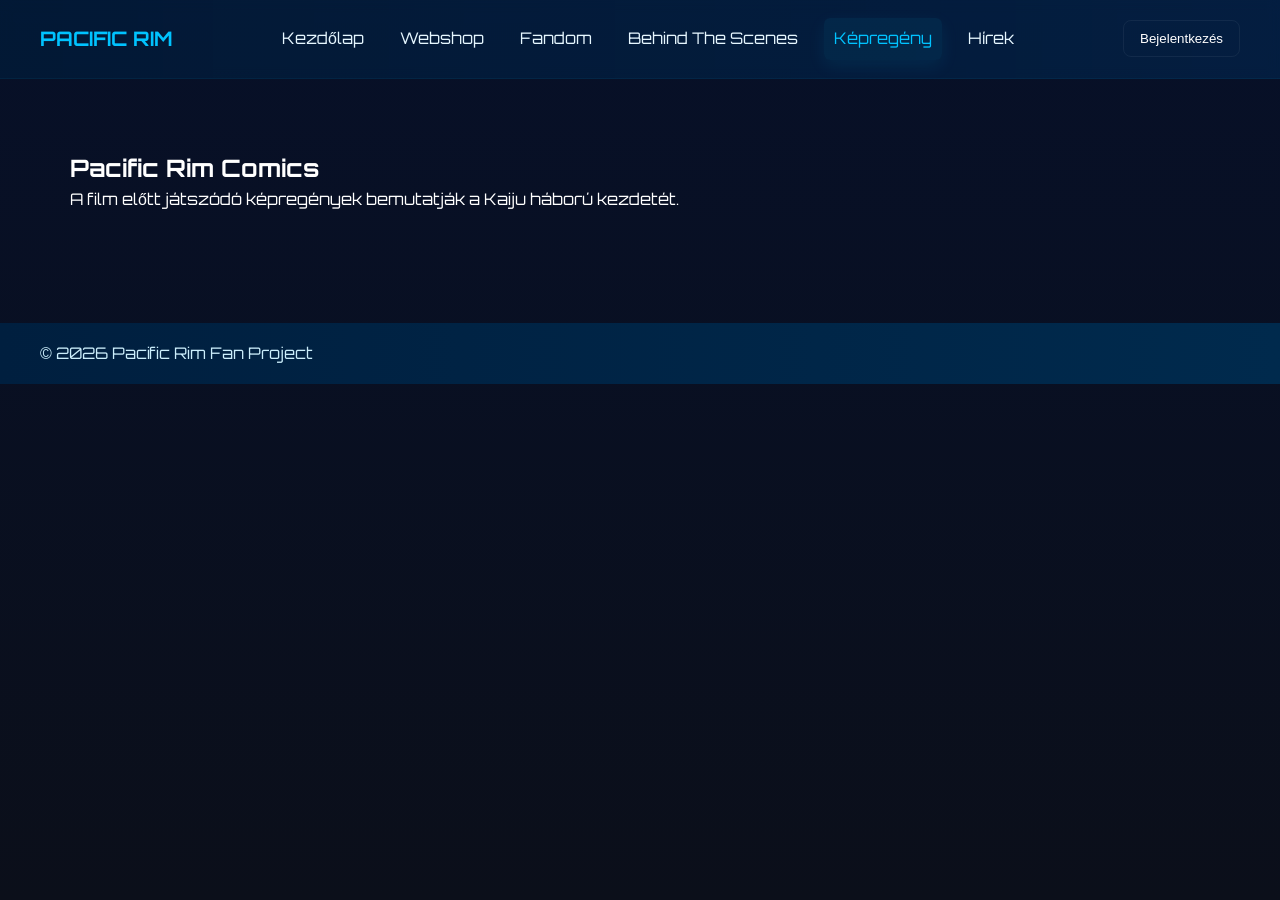
==== kepregeny.html @ d1afdade "Pacific Rim" ====
<!DOCTYPE html>
<html lang="hu">
<head>
<meta charset="UTF-8">
<title>Képregény - Pacific Rim</title>
<link rel="stylesheet" href="styles.css">
<script src="script.js" defer></script>
</head>
<body data-page="kepregeny">
<!-- ...existing code... -->
<header class="site-header">
  <div class="left"><div class="logo">PACIFIC RIM</div></div>
  <nav class="main-nav" aria-label="Fő navigáció">
    <a href="index.html">Kezdőlap</a>
    <a href="webshop.html">Webshop</a>
    <a href="fandom.html">Fandom</a>
    <a href="bts.html">Behind The Scenes</a>
    <a href="kepregeny.html" class="active">Képregény</a>
    <a href="hirek.html">Hírek</a>
  </nav>
  <div class="user-area">
    <button id="loginBtn" class="btn ghost">Bejelentkezés</button>
    <div id="userMenu" class="user-menu hidden">
      <span id="userName" class="user-name"></span>
      <button id="logoutBtn" class="btn small">Kijelentkezés</button>
    </div>
    <button id="mobileToggle" class="mobile-toggle" aria-label="Menü">☰</button>
  </div>
</header>

<main class="container">
  <section class="section">
    <h2>Pacific Rim Comics</h2>
    <p>A film előtt játszódó képregények bemutatják a Kaiju háború kezdetét.</p>
  </section>
</main>

<footer class="site-footer">
  <div>© 2026 Pacific Rim Fan Project</div>
</footer>
</body>
</html>
---- styles.css ----
@import url('https://fonts.googleapis.com/css2?family=Orbitron:wght@400;700&display=swap');

:root{
  --bg:#0b0f1a;
  --accent:#00c3ff;
  --accent-2:#ff6a00;
  --glass: rgba(255,255,255,0.06);
  --muted: rgba(255,255,255,0.6);
}

*{margin:0;padding:0;box-sizing:border-box}
html,body{height:100%}
body{
  font-family:'Orbitron',sans-serif;
  background:linear-gradient(180deg,#071028 0%,var(--bg) 100%);
  color:#fff;
  -webkit-font-smoothing:antialiased;
  line-height:1.6;
  min-height:100vh;
}

/* Header */
.site-header{
  display:flex;
  align-items:center;
  justify-content:space-between;
  gap:20px;
  padding:18px 40px;
  background:linear-gradient(90deg, rgba(0,31,63,0.6), rgba(0,51,102,0.4));
  position:sticky;
  top:0;
  z-index:40;
  backdrop-filter: blur(6px);
  border-bottom:1px solid rgba(0,195,255,0.06);
}
.logo{font-size:20px;color:var(--accent);font-weight:700}
.main-nav{display:flex;gap:16px}
.main-nav a{color:#e6f7ff;text-decoration:none;padding:8px 10px;border-radius:6px;transition:all .2s}
.main-nav a:hover{color:var(--accent);transform:translateY(-2px)}
.main-nav a.active{background:rgba(0,195,255,0.06);color:var(--accent);box-shadow:0 6px 18px rgba(0,195,255,0.08)}
.user-area{display:flex;align-items:center;gap:10px}
.btn{background:var(--accent-2);color:#fff;padding:10px 16px;border-radius:8px;border:none;cursor:pointer;transition:all .18s}
.btn.ghost{background:transparent;border:1px solid rgba(255,255,255,0.06)}
.btn.small{padding:6px 8px;font-size:13px}
.btn:hover{transform:translateY(-3px);filter:brightness(1.05)}
.mobile-toggle{display:none;background:transparent;border:none;color:var(--muted);font-size:20px}

/* Hero */
.hero{
  position:relative;
  height:70vh;
  display:flex;
  align-items:center;
  justify-content:center;
  overflow:hidden;
  background:url('kepek/wp14819111-pacific-rim-wallpapers.webp') center top /cover no-repeat;
}
.hero::after{content:"";position:absolute;inset:0;background:linear-gradient(180deg, rgba(2,6,23,0.35), rgba(2,6,23,0.6))}
.hero-inner{position:relative;z-index:2;text-align:center;padding:20px}
.hero h1{font-size:48px;text-shadow:0 0 30px var(--accent);letter-spacing:2px}
.tagline{color:var(--muted);margin-top:8px;margin-bottom:18px}
.hero-cta .btn{margin:0 8px}

/* Cards + content */
.container{max-width:1200px;margin:0 auto;padding:30px}
.section{padding:40px 0}
.cards{display:flex;gap:20px;flex-wrap:wrap}
.card{
  flex:1;min-width:240px;background:var(--glass);padding:18px;border-radius:12px;border:1px solid rgba(0,195,255,0.06);
  backdrop-filter:blur(8px);box-shadow:0 8px 30px rgba(2,6,23,0.5);transition:transform .28s, box-shadow .28s;
}
.card:hover{transform:translateY(-8px);box-shadow:0 18px 40px rgba(0,195,255,0.08)}
.card h3{margin-bottom:8px;color:var(--accent)}
.card p{color:var(--muted)}

/* Footer */
.site-footer{display:flex;justify-content:space-between;align-items:center;padding:18px 40px;background:linear-gradient(90deg,#001f3f,#002a4d);margin-top:40px;color:#cbeefb}
.footer-links a{color:var(--muted);margin-left:12px;text-decoration:none}

/* Modal */
.modal{
  position:fixed;
  inset:0;
  display:flex;
  align-items:center;
  justify-content:center;
  padding:20px;
  z-index:120;
  /* sötét overlay a háttér dimmeléséhez */
  background: rgba(0,0,0,0.6);
}
.modal.hidden{display:none}
.modal-panel{
  width:100%;
  max-width:420px;
  /* sötétebb, teltebb panel a jobb olvashatóságért */
  background: linear-gradient(180deg, rgba(2,6,23,0.95), rgba(2,6,23,0.92));
  padding:22px;
  border-radius:12px;
  border:1px solid rgba(0,195,255,0.08);
  box-shadow:0 30px 80px rgba(2,6,23,0.85);
  position:relative;
}
.modal-close{position:absolute;right:12px;top:10px;background:transparent;border:none;color:var(--muted);font-size:18px}
.auth-form label{display:block;margin-bottom:10px;color:var(--muted);font-size:14px}
.auth-form input{
  width:100%;
  padding:10px;
  margin-top:6px;
  border-radius:8px;
  border:1px solid rgba(255,255,255,0.06);
  background: rgba(255,255,255,0.02);
  color:#fff;
}
.form-actions{display:flex;gap:10px;justify-content:flex-end;margin-top:12px}
/* User menu */
.user-menu{display:flex;align-items:center;gap:8px}
.user-name{color:var(--accent);font-weight:700}

/* Utilities */
.hidden{display:none}
@media (max-width:900px){
  .main-nav{display:none;position:absolute;left:0;right:0;top:68px;background:linear-gradient(180deg,rgba(2,6,23,0.9),rgba(2,6,23,0.98));flex-direction:column;padding:20px;gap:12px}
  .mobile-toggle{display:block}
  .site-header{padding:12px 18px}
  .hero h1{font-size:34px}
}
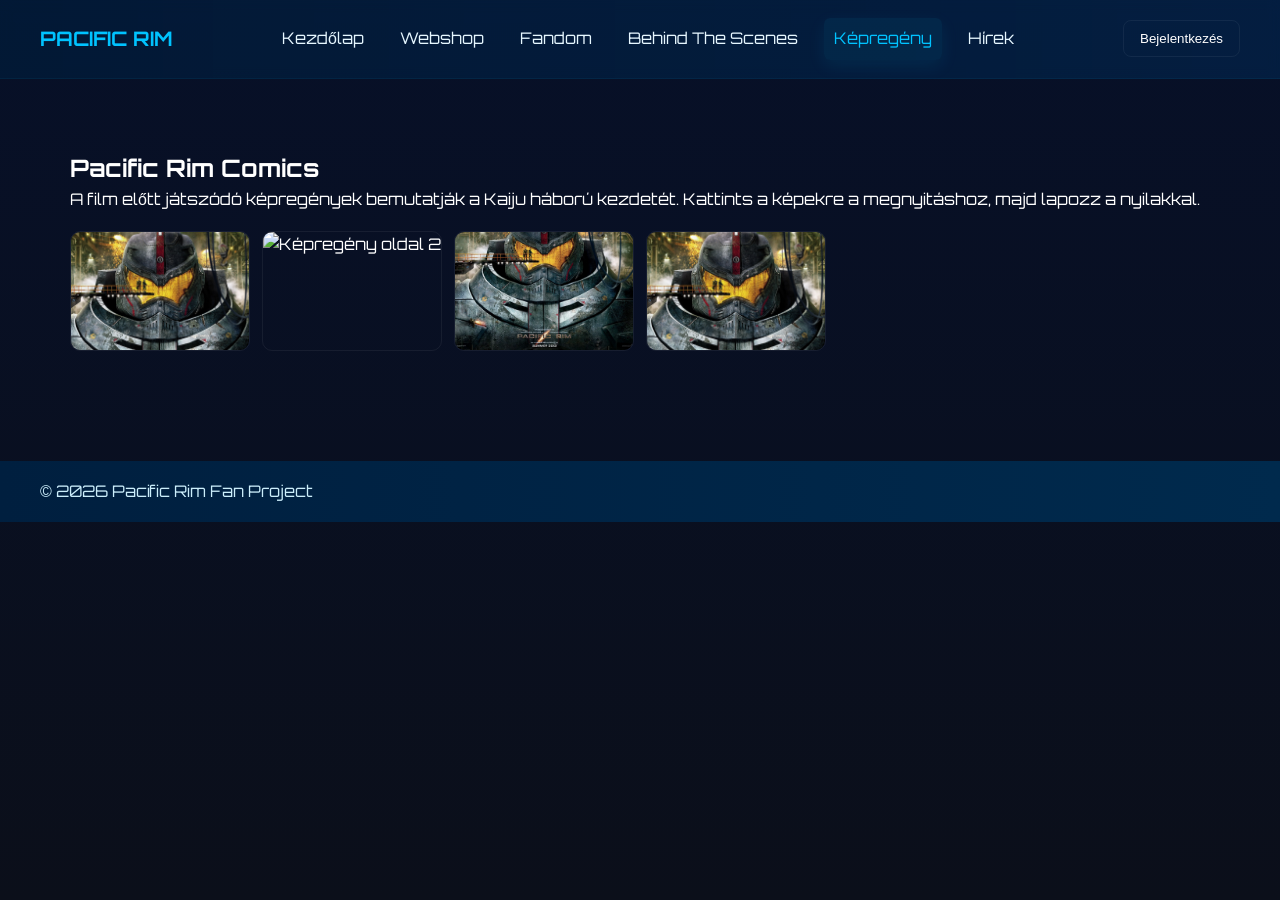
==== commit d7576cbe: "comic" ====
--- a/kepregeny.html
+++ b/kepregeny.html
@@ -7,7 +7,6 @@
 <script src="script.js" defer></script>
 </head>
 <body data-page="kepregeny">
-<!-- ...existing code... -->
 <header class="site-header">
   <div class="left"><div class="logo">PACIFIC RIM</div></div>
   <nav class="main-nav" aria-label="Fő navigáció">
@@ -31,9 +30,33 @@
 <main class="container">
   <section class="section">
     <h2>Pacific Rim Comics</h2>
-    <p>A film előtt játszódó képregények bemutatják a Kaiju háború kezdetét.</p>
+    <p>A film előtt játszódó képregények bemutatják a Kaiju háború kezdetét. Kattints a képekre a megnyitáshoz, majd lapozz a nyilakkal.</p>
+
+    <div class="comic-gallery" aria-label="Képregény galéria">
+      <img class="comic-thumb" data-index="0" src="kepek/hatter2.png" alt="Képregény oldal 1">
+      <img class="comic-thumb" data-index="1" src="kepek/hatter.png" alt="Képregény oldal 2">
+      <img class="comic-thumb" data-index="2" src="kepek/wp14819111-pacific-rim-wallpapers.webp" alt="Képregény oldal 3">
+      <img class="comic-thumb" data-index="3" src="kepek/hatter2.png" alt="Képregény oldal 4">
+    </div>
+
   </section>
 </main>
+
+<!-- képregény néző (overlay miniablak) -->
+<div id="comicModal" class="comic-modal hidden" role="dialog" aria-modal="true" aria-label="Képregény néző">
+  <div class="comic-panel" role="document">
+    <button id="comicClose" class="comic-close" aria-label="Bezárás">✕</button>
+
+    <button id="comicPrev" class="comic-nav left" aria-label="Előző oldal">‹</button>
+
+    <div class="comic-frame">
+      <img id="comicImage" src="" alt="Képregény oldal">
+      <div id="pageIndicator" class="page-indicator">1 / 1</div>
+    </div>
+
+    <button id="comicNext" class="comic-nav right" aria-label="Következő oldal">›</button>
+  </div>
+</div>
 
 <footer class="site-footer">
   <div>© 2026 Pacific Rim Fan Project</div>
--- a/styles.css
+++ b/styles.css
@@ -124,4 +124,35 @@
   .mobile-toggle{display:block}
   .site-header{padding:12px 18px}
   .hero h1{font-size:34px}
+}
+
+/* Comic viewer styles */
+.comic-gallery{display:flex;gap:12px;flex-wrap:wrap;margin-top:18px}
+.comic-thumb{width:180px;height:120px;object-fit:cover;border-radius:10px;cursor:pointer;border:1px solid rgba(255,255,255,0.06);transition:transform .18s, box-shadow .18s}
+.comic-thumb:hover{transform:translateY(-6px);box-shadow:0 16px 30px rgba(0,0,0,0.5)}
+
+.comic-modal{position:fixed;inset:0;display:flex;align-items:center;justify-content:center;z-index:200;}
+.comic-modal.hidden{display:none}
+
+.comic-modal-backdrop{position:fixed;inset:0;background:rgba(0,0,0,0.6);backdrop-filter: blur(6px);z-index:190}
+
+.comic-panel{position:relative;z-index:210;max-width:900px;width:96%;background:linear-gradient(180deg, rgba(2,6,23,0.96), rgba(2,6,23,0.9));padding:18px;border-radius:12px;border:1px solid rgba(255,255,255,0.04);box-shadow:0 40px 120px rgba(2,6,23,0.9);display:flex;align-items:center;gap:14px}
+.comic-frame{flex:1;display:flex;align-items:center;justify-content:center;position:relative;padding:6px;border-radius:8px;overflow:hidden;background:rgba(0,0,0,0.28)}
+.comic-frame img{max-width:100%;max-height:80vh;display:block;border-radius:6px}
+
+.comic-close{position:absolute;right:12px;top:10px;background:transparent;border:none;color:var(--muted);font-size:20px;z-index:220}
+
+.comic-nav{background:linear-gradient(180deg, rgba(255,255,255,0.03), rgba(255,255,255,0.01));border:1px solid rgba(255,255,255,0.04);color:#fff;font-size:26px; width:44px;height:44px;border-radius:8px;cursor:pointer}
+.comic-nav.left{align-self:center}
+.comic-nav.right{align-self:center}
+
+.page-indicator{position:absolute;left:50%;transform:translateX(-50%);bottom:10px;background:rgba(0,0,0,0.44);padding:6px 10px;border-radius:20px;font-size:13px;color:var(--muted);backdrop-filter: blur(4px);border:1px solid rgba(255,255,255,0.04)}
+
+/* When modal open, slightly dim and blur everything else using body class toggled by JS */
+body.comic-open > *:not(.comic-modal):not(.comic-modal-backdrop){filter: blur(4px) brightness(0.45);pointer-events:none}
+
+@media (max-width:900px){
+  .comic-panel{flex-direction:column;padding:12px}
+  .comic-nav{width:40px;height:40px}
+  .comic-thumb{width:140px;height:96px}
 }
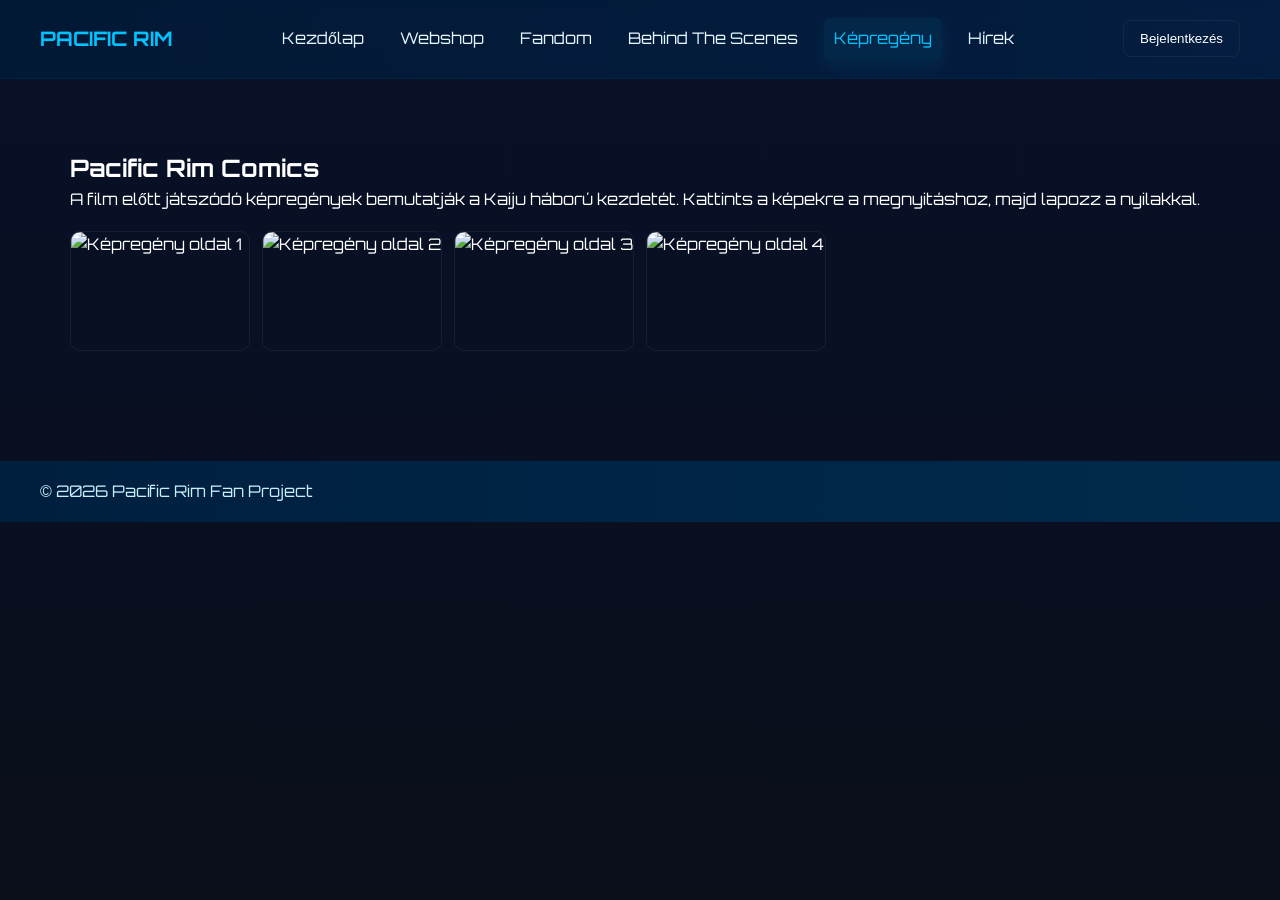
==== commit a446bbb4: "comics" ====
--- a/kepregeny.html
+++ b/kepregeny.html
@@ -33,10 +33,10 @@
     <p>A film előtt játszódó képregények bemutatják a Kaiju háború kezdetét. Kattints a képekre a megnyitáshoz, majd lapozz a nyilakkal.</p>
 
     <div class="comic-gallery" aria-label="Képregény galéria">
-      <img class="comic-thumb" data-index="0" src="kepek/hatter2.png" alt="Képregény oldal 1">
-      <img class="comic-thumb" data-index="1" src="kepek/hatter.png" alt="Képregény oldal 2">
-      <img class="comic-thumb" data-index="2" src="kepek/wp14819111-pacific-rim-wallpapers.webp" alt="Képregény oldal 3">
-      <img class="comic-thumb" data-index="3" src="kepek/hatter2.png" alt="Képregény oldal 4">
+      <img class="comic-thumb" data-index="0" src="kepek/Pacific Rim tales from the Drift#1/RCO001_1463040706.jpg" alt="Képregény oldal 1">
+      <img class="comic-thumb" data-index="1" src="kepek/Pacific Rim tales from the Drift#1/RCO002_1463040706.jpg" alt="Képregény oldal 2">
+      <img class="comic-thumb" data-index="2" src="kepek/Pacific Rim tales from the Drift#1/RCO003_w_1463040706.jpg" alt="Képregény oldal 3">
+      <img class="comic-thumb" data-index="3" src="kepek/Pacific Rim tales from the Drift#1/RCO004_1463040706.jpg" alt="Képregény oldal 4">
     </div>
 
   </section>
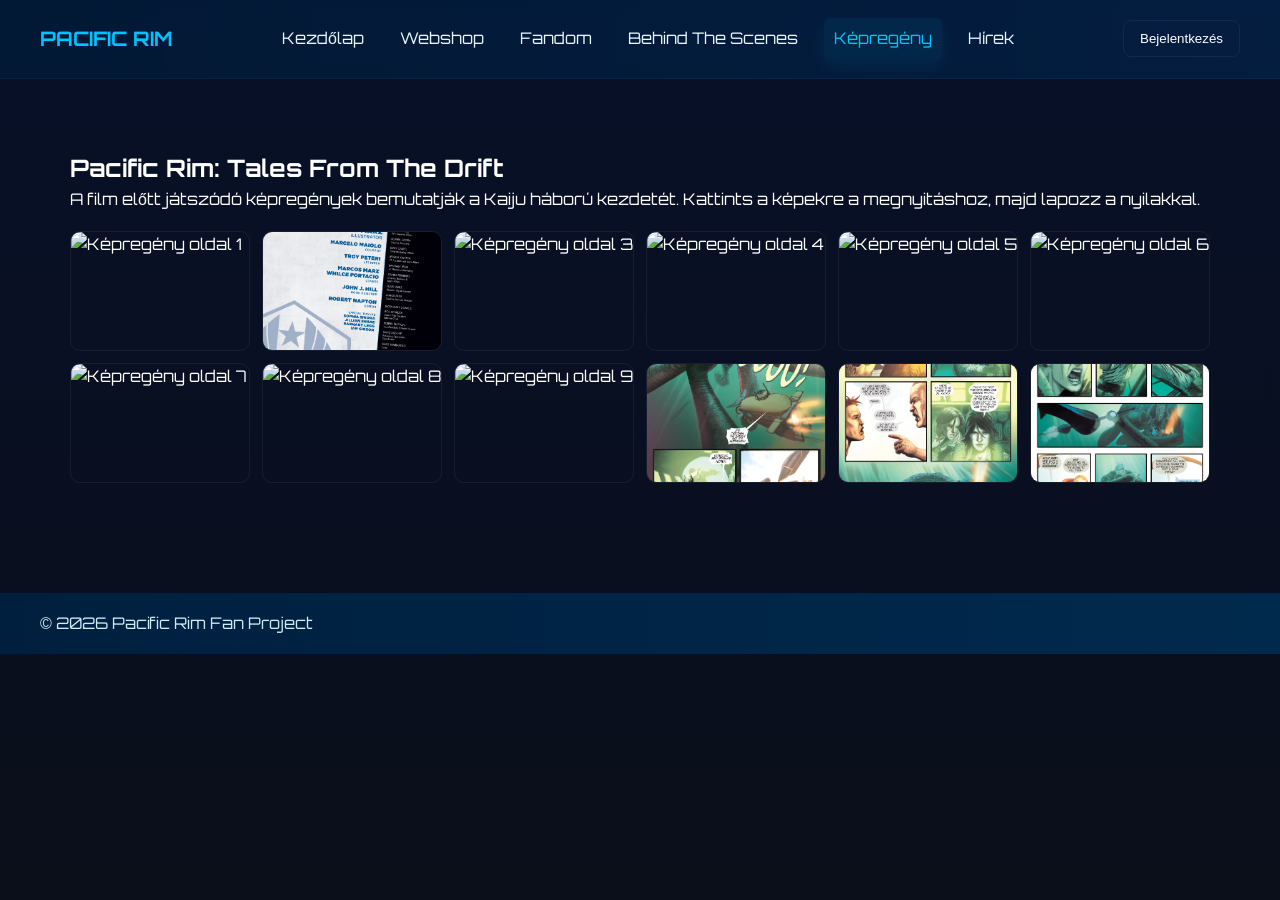
==== commit 87ea1956: "TalesFromTheDrift kísérlet 1" ====
--- a/kepregeny.html
+++ b/kepregeny.html
@@ -29,14 +29,22 @@
 
 <main class="container">
   <section class="section">
-    <h2>Pacific Rim Comics</h2>
+    <h2>Pacific Rim: Tales From The Drift</h2>
     <p>A film előtt játszódó képregények bemutatják a Kaiju háború kezdetét. Kattints a képekre a megnyitáshoz, majd lapozz a nyilakkal.</p>
 
     <div class="comic-gallery" aria-label="Képregény galéria">
-      <img class="comic-thumb" data-index="0" src="kepek/Pacific Rim tales from the Drift#1/RCO001_1463040706.jpg" alt="Képregény oldal 1">
-      <img class="comic-thumb" data-index="1" src="kepek/Pacific Rim tales from the Drift#1/RCO002_1463040706.jpg" alt="Képregény oldal 2">
-      <img class="comic-thumb" data-index="2" src="kepek/Pacific Rim tales from the Drift#1/RCO003_w_1463040706.jpg" alt="Képregény oldal 3">
-      <img class="comic-thumb" data-index="3" src="kepek/Pacific Rim tales from the Drift#1/RCO004_1463040706.jpg" alt="Képregény oldal 4">
+      <img class="comic-thumb" data-index="0" src="PacificRimTalesFromTheDrift1/RCO001_1463040706.jpg" alt="Képregény oldal 1">
+      <img class="comic-thumb" data-index="1" src="PacificRimTalesFromTheDrift1/RCO002_1463040706.jpg" alt="Képregény oldal 2">
+      <img class="comic-thumb" data-index="2" src="PacificRimTalesFromTheDrift1/RCO003_w_1463040706.jpg" alt="Képregény oldal 3">
+      <img class="comic-thumb" data-index="3" src="PacificRimTalesFromTheDrift1/RCO004_1463040706.jpg" alt="Képregény oldal 4">
+      <img class="comic-thumb" data-index="4" src="PacificRimTalesFromTheDrift1/RCO005_1463040706.jpg" alt="Képregény oldal 5">
+      <img class="comic-thumb" data-index="5" src="PacificRimTalesFromTheDrift1/RCO006_w_1463040706.jpg" alt="Képregény oldal 6">
+      <img class="comic-thumb" data-index="6" src="PacificRimTalesFromTheDrift1/RCO007_1463040706.jpg" alt="Képregény oldal 7">
+      <img class="comic-thumb" data-index="7" src="PacificRimTalesFromTheDrift1/RCO008_1463040706.jpg" alt="Képregény oldal 8">
+      <img class="comic-thumb" data-index="8" src="PacificRimTalesFromTheDrift1/RCO009_1463040706.jpg" alt="Képregény oldal 9">
+      <img class="comic-thumb" data-index="9" src="PacificRimTalesFromTheDrift1/RCO010_1463040706.jpg" alt="Képregény oldal 10">
+      <img class="comic-thumb" data-index="10" src="PacificRimTalesFromTheDrift1/RCO011_1463040706.jpg" alt="Képregény oldal 11">
+      <img class="comic-thumb" data-index="11" src="PacificRimTalesFromTheDrift1/RCO012_1463040706.jpg" alt="Képregény oldal 12">
     </div>
 
   </section>
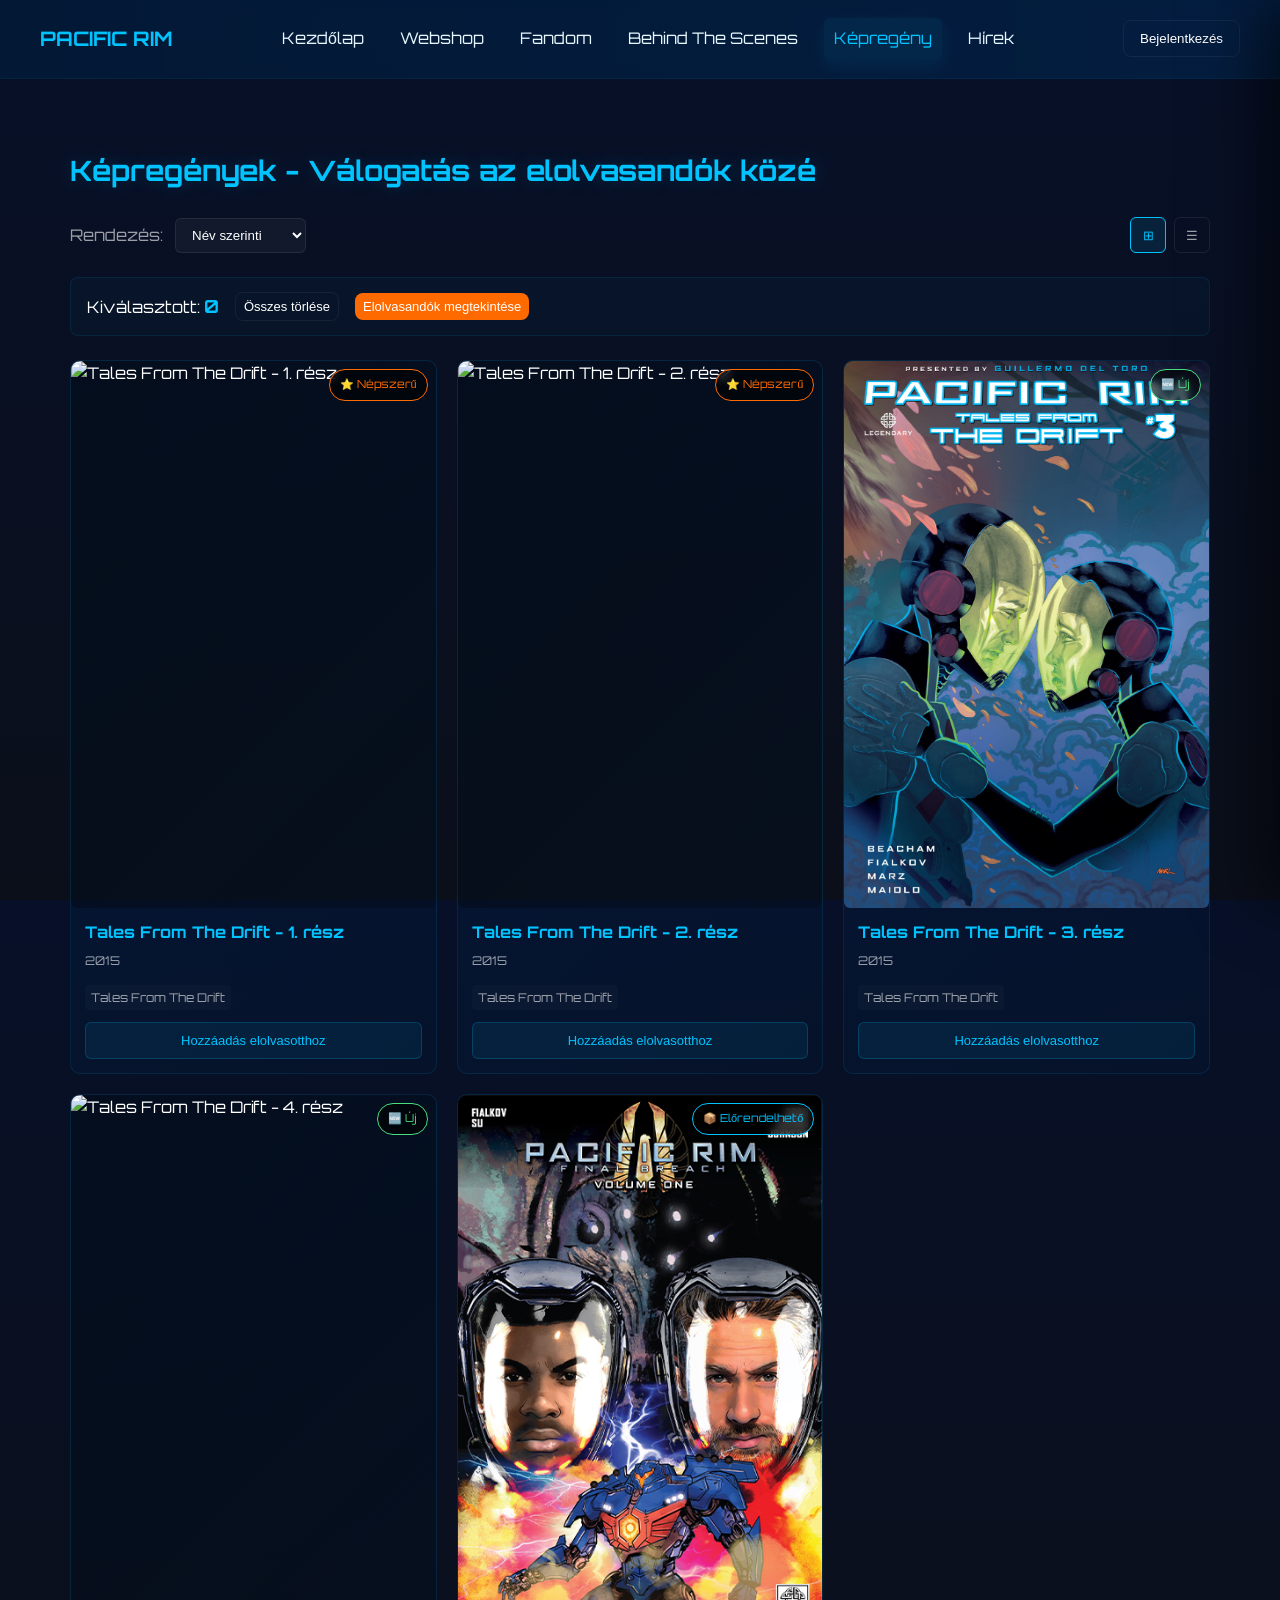
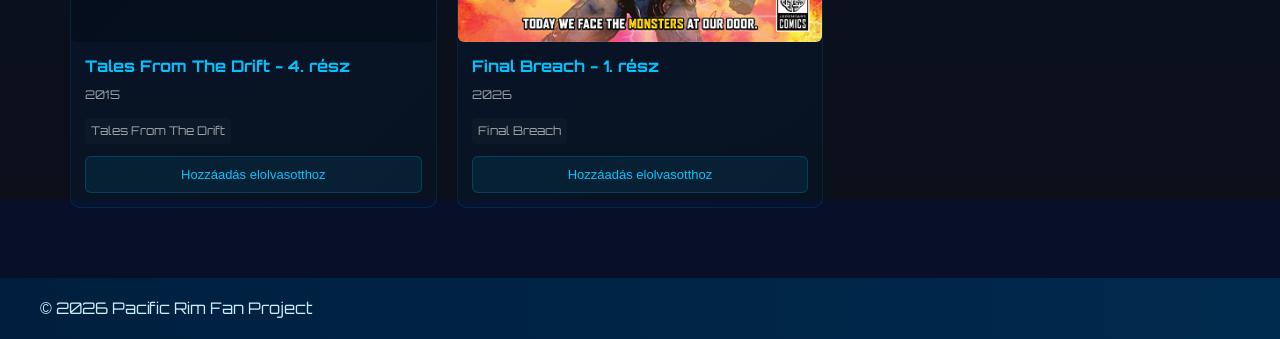
==== commit 5e38c1a8: "Add new comic issues and enhance comic selection features - Added new comic images for "Pacific Rim:" ====
--- a/kepregeny.html
+++ b/kepregeny.html
@@ -28,43 +28,52 @@
 </header>
 
 <main class="container">
-  <section class="section">
-    <h2>Pacific Rim: Tales From The Drift</h2>
-    <p>A film előtt játszódó képregények bemutatják a Kaiju háború kezdetét. Kattints a képekre a megnyitáshoz, majd lapozz a nyilakkal.</p>
-
-    <div class="comic-gallery" aria-label="Képregény galéria">
-      <img class="comic-thumb" data-index="0" src="PacificRimTalesFromTheDrift1/RCO001_1463040706.jpg" alt="Képregény oldal 1">
-      <img class="comic-thumb" data-index="1" src="PacificRimTalesFromTheDrift1/RCO002_1463040706.jpg" alt="Képregény oldal 2">
-      <img class="comic-thumb" data-index="2" src="PacificRimTalesFromTheDrift1/RCO003_w_1463040706.jpg" alt="Képregény oldal 3">
-      <img class="comic-thumb" data-index="3" src="PacificRimTalesFromTheDrift1/RCO004_1463040706.jpg" alt="Képregény oldal 4">
-      <img class="comic-thumb" data-index="4" src="PacificRimTalesFromTheDrift1/RCO005_1463040706.jpg" alt="Képregény oldal 5">
-      <img class="comic-thumb" data-index="5" src="PacificRimTalesFromTheDrift1/RCO006_w_1463040706.jpg" alt="Képregény oldal 6">
-      <img class="comic-thumb" data-index="6" src="PacificRimTalesFromTheDrift1/RCO007_1463040706.jpg" alt="Képregény oldal 7">
-      <img class="comic-thumb" data-index="7" src="PacificRimTalesFromTheDrift1/RCO008_1463040706.jpg" alt="Képregény oldal 8">
-      <img class="comic-thumb" data-index="8" src="PacificRimTalesFromTheDrift1/RCO009_1463040706.jpg" alt="Képregény oldal 9">
-      <img class="comic-thumb" data-index="9" src="PacificRimTalesFromTheDrift1/RCO010_1463040706.jpg" alt="Képregény oldal 10">
-      <img class="comic-thumb" data-index="10" src="PacificRimTalesFromTheDrift1/RCO011_1463040706.jpg" alt="Képregény oldal 11">
-      <img class="comic-thumb" data-index="11" src="PacificRimTalesFromTheDrift1/RCO012_1463040706.jpg" alt="Képregény oldal 12">
+  <section class="comic-section">
+    <h2>Képregények - Válogatás az elolvasandók közé</h2>
+    
+    <!-- Szűrési és nézet opcók -->
+    <div class="comic-controls">
+      <div class="filter-group">
+        <label for="filterSort">Rendezés:</label>
+        <select id="filterSort" class="filter-select">
+          <option value="name">Név szerinti</option>
+          <option value="recent">Frissebb előre</option>
+        </select>
+      </div>
+      <div class="view-group">
+        <button id="viewGridBtn" class="view-btn active" aria-pressed="true" title="Rács nézet">⊞</button>
+        <button id="viewListBtn" class="view-btn" aria-pressed="false" title="Lista nézet">☰</button>
+      </div>
     </div>
 
-  </section>
-</main>
-
-<!-- képregény néző (overlay miniablak) -->
-<div id="comicModal" class="comic-modal hidden" role="dialog" aria-modal="true" aria-label="Képregény néző">
-  <div class="comic-panel" role="document">
-    <button id="comicClose" class="comic-close" aria-label="Bezárás">✕</button>
-
-    <button id="comicPrev" class="comic-nav left" aria-label="Előző oldal">‹</button>
-
-    <div class="comic-frame">
-      <img id="comicImage" src="" alt="Képregény oldal">
-      <div id="pageIndicator" class="page-indicator">1 / 1</div>
+    <!-- Kiválasztott számlálók -->
+    <div class="selection-stats">
+      <span>Kiválasztott: <strong id="selectedCount">0</strong></span>
+      <button id="clearAllBtn" class="btn small ghost">Összes törlése</button>
+      <button id="viewSelectedBtn" class="btn small">Elolvasandók megtekintése</button>
     </div>
 
-    <button id="comicNext" class="comic-nav right" aria-label="Következő oldal">›</button>
+    <!-- Képregény lista -->
+    <div id="comicCatalog" class="comic-catalog grid-view">
+      <!-- Képregények itt jelennek meg -->
+    </div>
+  </section>
+
+  <!-- Elolvasandók panel -->
+  <div id="selectedPanel" class="selected-panel hidden" role="region" aria-label="Elolvasandó képregények">
+    <div class="panel-header">
+      <h3>Elolvasandó képregények</h3>
+      <button id="closePanel" class="close-btn">✕</button>
+    </div>
+    <div id="selectedList" class="selected-list">
+      <!-- Elolvasandók itt jelennek meg -->
+    </div>
+    <div class="panel-actions">
+      <button id="downloadList" class="btn">Lista exportálása</button>
+      <button id="clearList" class="btn ghost">Összes törlése</button>
+    </div>
   </div>
-</div>
+</main>
 
 <footer class="site-footer">
   <div>© 2026 Pacific Rim Fan Project</div>
--- a/styles.css
+++ b/styles.css
@@ -151,6 +151,88 @@
 /* When modal open, slightly dim and blur everything else using body class toggled by JS */
 body.comic-open > *:not(.comic-modal):not(.comic-modal-backdrop){filter: blur(4px) brightness(0.45);pointer-events:none}
 
+/* Comic Selection Styles */
+.comic-section{margin-top:40px}
+.comic-section h2{font-size:28px;color:var(--accent);margin-bottom:24px;text-shadow:0 0 20px rgba(0,195,255,0.2)}
+
+.comic-controls{display:flex;justify-content:space-between;align-items:center;margin-bottom:24px;gap:16px;flex-wrap:wrap}
+.filter-group{display:flex;align-items:center;gap:12px}
+.filter-group label{color:var(--muted)}
+.filter-select{padding:8px 12px;background:rgba(255,255,255,0.04);border:1px solid rgba(255,255,255,0.08);color:#fff;border-radius:6px;cursor:pointer}
+
+.view-group{display:flex;gap:8px}
+.view-btn{background:transparent;border:1px solid rgba(255,255,255,0.08);color:var(--muted);width:36px;height:36px;border-radius:6px;cursor:pointer;transition:all .18s}
+.view-btn.active{background:rgba(0,195,255,0.1);color:var(--accent);border-color:var(--accent)}
+
+.selection-stats{display:flex;align-items:center;gap:16px;padding:14px 16px;background:rgba(0,195,255,0.03);border:1px solid rgba(0,195,255,0.1);border-radius:8px;margin-bottom:24px;flex-wrap:wrap}
+.selection-stats strong{color:var(--accent);font-size:18px}
+
+.comic-catalog{display:grid;gap:20px}
+.comic-catalog.grid-view{grid-template-columns:repeat(auto-fill, minmax(280px, 1fr))}
+.comic-catalog.list-view{grid-template-columns:1fr}
+
+.comic-card-link{text-decoration:none;color:inherit;display:block;transition:all .2s}
+.comic-card-link:hover{text-decoration:none}
+
+.comic-card{background:linear-gradient(135deg, rgba(0,51,102,0.2), rgba(0,31,63,0.2));border:1px solid rgba(0,195,255,0.1);border-radius:10px;overflow:hidden;transition:all .2s;cursor:pointer;height:100%;display:flex;flex-direction:column;padding:14px}
+.comic-card-link:hover .comic-card{transform:translateY(-4px);box-shadow:0 12px 30px rgba(0,195,255,0.08);border-color:rgba(0,195,255,0.2)}
+
+.comic-cover-container{position:relative;width:calc(100% + 28px);aspect-ratio:2/3;background:linear-gradient(135deg, rgba(0,0,0,0.4), rgba(0,0,0,0.2));border-radius:6px;overflow:hidden;margin:-14px -14px 14px -14px}
+.comic-cover{width:100%;height:100%;object-fit:cover}
+.comic-cover-placeholder{width:100%;height:100%;display:flex;align-items:center;justify-content:center;background:linear-gradient(135deg, rgba(0,195,255,0.05), rgba(255,106,0,0.05));font-size:48px}
+.comic-status-badge{position:absolute;top:8px;right:8px;font-size:11px;padding:6px 10px;border-radius:20px;background:rgba(0,0,0,0.6);backdrop-filter:blur(4px);border:1px solid rgba(255,255,255,0.1)}
+.comic-status-badge.new{color:#4ade80;border-color:#4ade80}
+.comic-status-badge.popular{color:var(--accent-2);border-color:var(--accent-2)}
+.comic-status-badge.available{color:var(--accent);border-color:var(--accent)}
+
+.comic-header{margin-bottom:12px}
+.comic-header h3{font-size:16px;color:var(--accent);margin-bottom:4px;line-height:1.3}
+.comic-year{font-size:12px;color:var(--muted)}
+
+.comic-meta{display:flex;gap:8px;margin-bottom:12px;flex-wrap:wrap}
+.comic-series{font-size:12px;color:var(--muted);padding:3px 6px;background:rgba(255,255,255,0.02);border-radius:4px}
+
+.comic-actions{display:flex;gap:8px;margin-top:auto}
+.btn-select-comic{background:rgba(0,195,255,0.08);border:1px solid rgba(0,195,255,0.2);color:var(--accent);padding:10px 12px;border-radius:6px;cursor:pointer;transition:all .18s;flex:1;text-align:center;font-size:13px}
+.btn-select-comic:hover{background:rgba(0,195,255,0.15);border-color:var(--accent)}
+.btn-select-comic.selected{background:var(--accent-2);color:#fff;border-color:var(--accent-2)}
+
+.btn-text{display:block}
+
+/* Selected Panel */
+.selected-panel{position:fixed;right:0;top:0;height:100vh;width:420px;background:linear-gradient(180deg, rgba(2,6,23,0.98), rgba(2,6,23,0.95));border-left:1px solid rgba(0,195,255,0.1);z-index:180;transform:translateX(100%);transition:transform .3s;box-shadow:-20px 0 60px rgba(0,0,0,0.6);display:flex;flex-direction:column;overflow-y:auto}
+.selected-panel.hidden{transform:translateX(100%);pointer-events:none}
+
+.panel-header{padding:20px;border-bottom:1px solid rgba(0,195,255,0.08);display:flex;justify-content:space-between;align-items:center}
+.panel-header h3{color:var(--accent);font-size:18px}
+.close-btn{background:transparent;border:none;color:var(--muted);font-size:24px;cursor:pointer;transition:color .18s}
+.close-btn:hover{color:var(--accent)}
+
+.selected-list{flex:1;padding:16px;overflow-y:auto}
+.selected-item{display:flex;justify-content:space-between;align-items:start;padding:12px;background:rgba(0,195,255,0.03);border:1px solid rgba(0,195,255,0.08);border-radius:6px;margin-bottom:12px}
+.item-info h4{color:var(--accent);font-size:14px;margin-bottom:4px}
+.item-info p{color:var(--muted);font-size:12px}
+.btn-remove-from-list{background:transparent;border:none;color:var(--muted);font-size:18px;cursor:pointer;transition:color .18s;padding:4px}
+.btn-remove-from-list:hover{color:var(--accent-2)}
+
+.empty-message{color:var(--muted);text-align:center;padding:20px;font-size:14px}
+
+.panel-actions{padding:16px;border-top:1px solid rgba(0,195,255,0.08);display:flex;gap:10px}
+.panel-actions .btn{flex:1}
+
+@media (max-width:900px){
+  .comic-catalog.grid-view{grid-template-columns:repeat(auto-fill, minmax(220px, 1fr))}
+  .selected-panel{width:100%;right:0;top:auto;bottom:0;height:60vh;transform:translateY(100%)}
+  .selected-panel.hidden{transform:translateY(100%)}
+  .comic-controls{flex-direction:column;align-items:flex-start}
+}
+
+@media (max-width:600px){
+  .comic-catalog.grid-view{grid-template-columns:1fr}
+  .comic-catalog.list-view{grid-template-columns:1fr}
+  .selected-panel{width:100%;height:70vh;bottom:0}
+}
+
 @media (max-width:900px){
   .comic-panel{flex-direction:column;padding:12px}
   .comic-nav{width:40px;height:40px}
